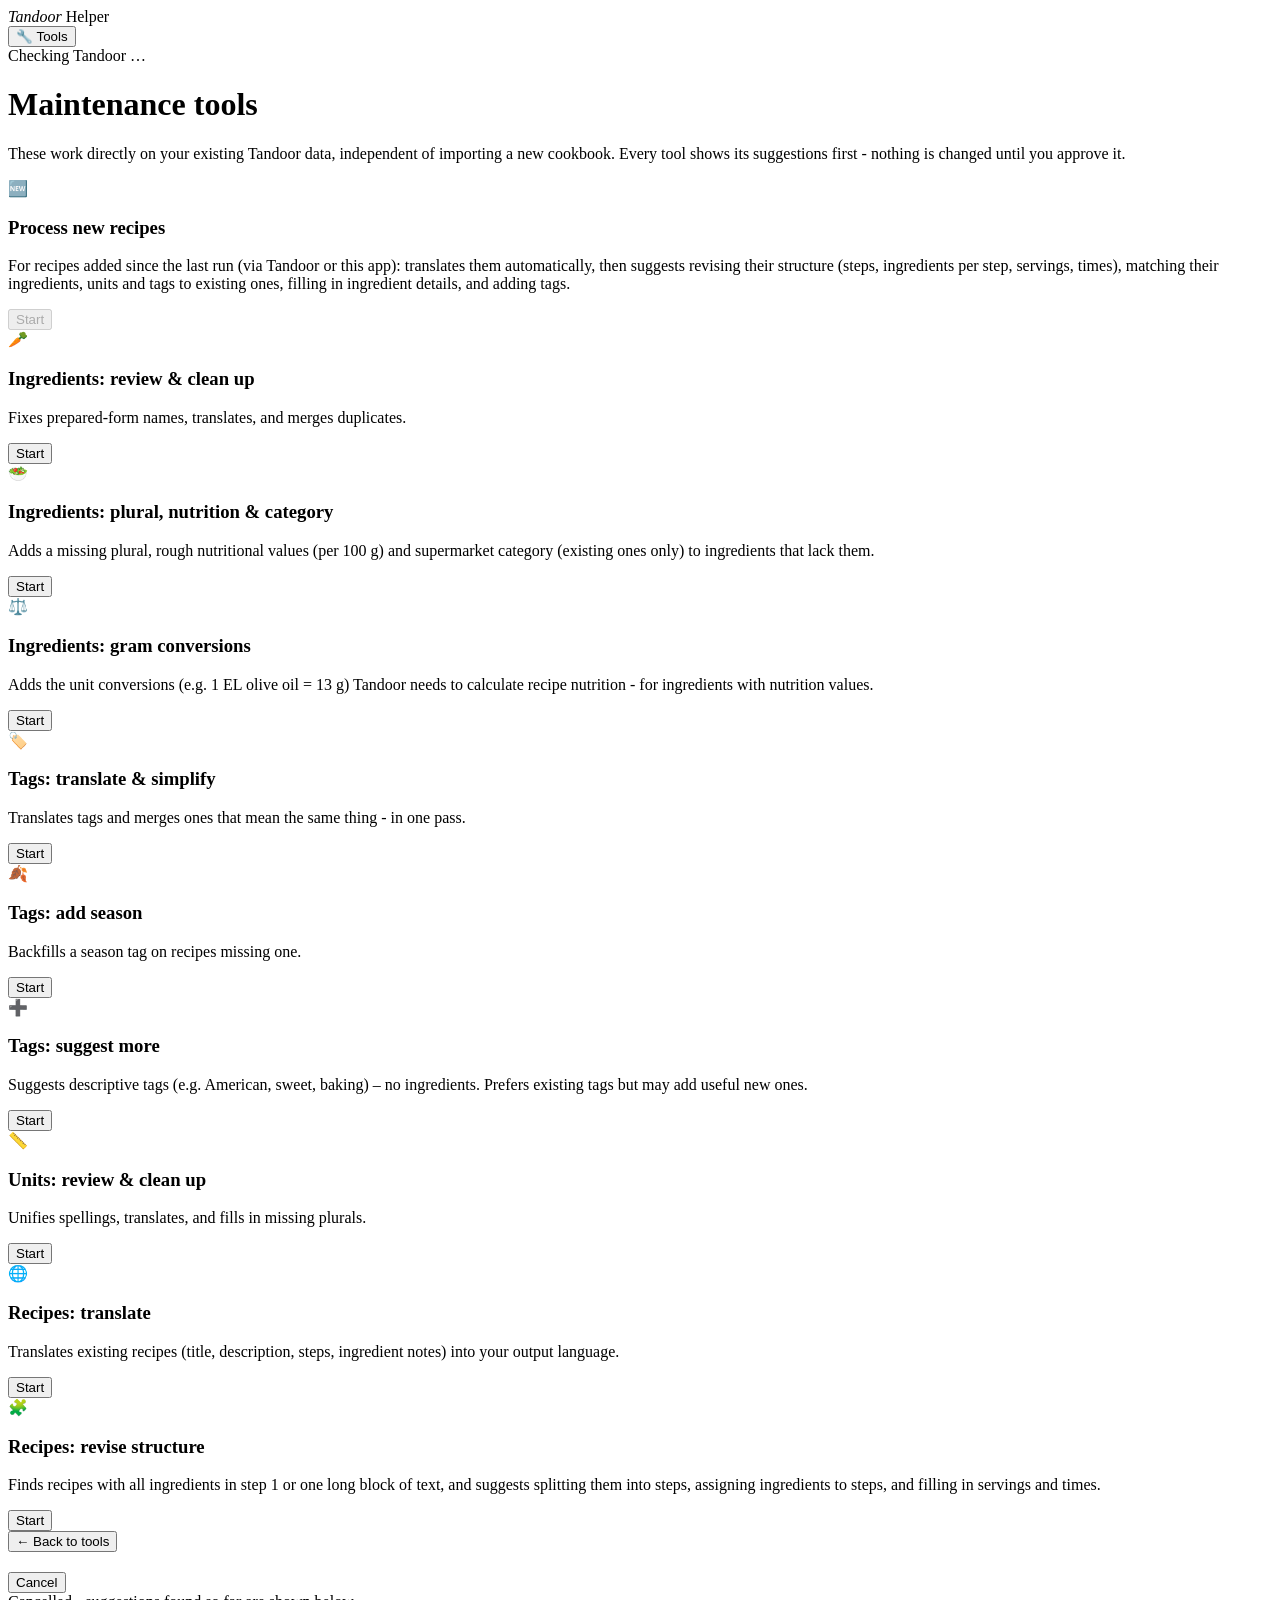
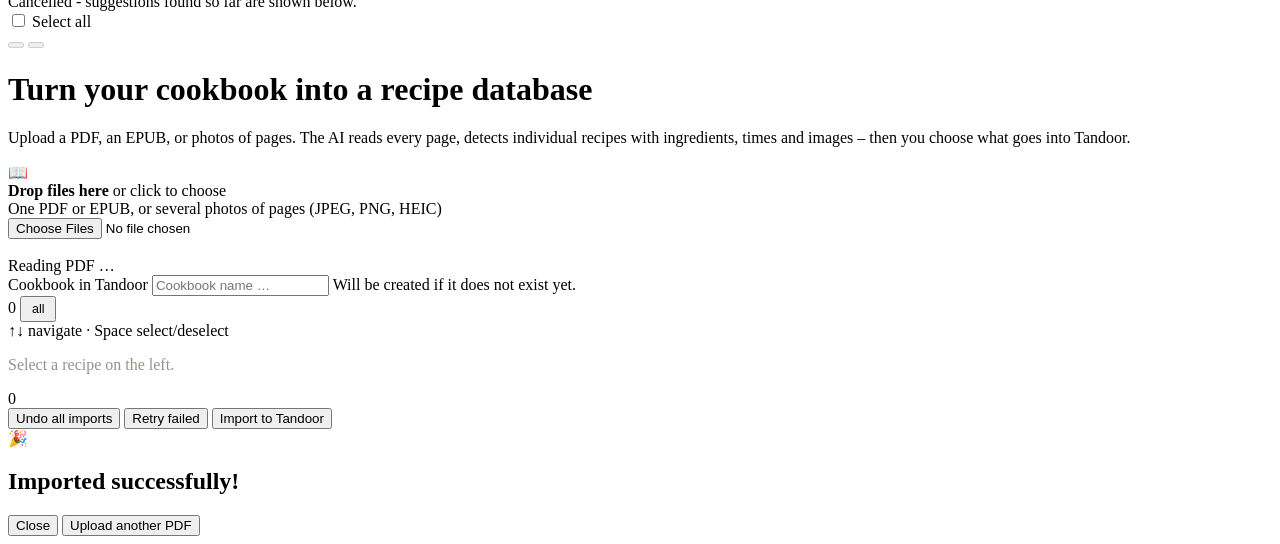
==== backend/app/static/index.html @ 4e40a23e "Tag suggestions: descriptive tags only, new tags allowed 'Tags: suggest more' (and the new-recipes w" ====
<!DOCTYPE html>
<html lang="en">
<head>
  <meta charset="UTF-8" />
  <meta name="viewport" content="width=device-width, initial-scale=1" />
  <title data-i18n="pageTitle">Tandoor Helper</title>
  <link rel="stylesheet" href="/style.css" />
</head>
<body>
  <div class="app">
    <div class="topbar">
      <div class="brand" id="brand-link" role="button" tabindex="0"><em>Tandoor</em> Helper</div>
      <div id="topbar-badges">
        <div id="usage-badge" class="usage-badge hidden"></div>
        <button id="tools-nav-btn" class="tandoor-badge tools-nav-btn" type="button" data-i18n="toolsNavBtn">🔧 Tools</button>
        <div id="tandoor-badge" class="tandoor-badge" data-i18n="tandoorChecking">Checking Tandoor …</div>
      </div>
    </div>
    <div id="tandoor-error-banner" class="tandoor-error-banner hidden"></div>

    <!-- Tools -->
    <div id="tools-screen" class="tools-screen hidden">
      <div id="tools-cards-view">
        <h1 data-i18n="toolsHeadline">Maintenance tools</h1>
        <p class="lede" data-i18n="toolsLede">
          These work directly on your existing Tandoor data, independent of
          importing a new cookbook. Every tool shows its suggestions first -
          nothing is changed until you approve it.
        </p>
        <div class="tool-card tool-card-featured">
          <div class="tool-card-icon">🆕</div>
          <h3 data-i18n="toolNewRecipesTitle">Process new recipes</h3>
          <p data-i18n="toolNewRecipesDesc">For recipes added since the last run (via Tandoor or this app): translates them automatically, then suggests revising their structure (steps, ingredients per step, servings, times), matching their ingredients, units and tags to existing ones, filling in ingredient details, and adding tags.</p>
          <p id="new-recipes-status" class="new-recipes-status"></p>
          <p id="new-recipes-auto" class="new-recipes-auto hidden"></p>
          <div id="new-recipes-open-jobs" class="new-recipes-open-jobs"></div>
          <button id="new-recipes-start-btn" class="btn tool-start-btn" data-tool="new_recipes" data-endpoint="/api/tools/new-recipes/process" data-i18n="toolStartBtn" disabled>Start</button>
        </div>
        <div class="tools-grid">
          <div class="tool-card">
            <div class="tool-card-icon">🥕</div>
            <h3 data-i18n="toolIngredientsReviewTitle">Ingredients: review &amp; clean up</h3>
            <p data-i18n="toolIngredientsReviewDesc">Fixes prepared-form names, translates, and merges duplicates.</p>
            <button class="btn tool-start-btn" data-tool="ingredients_review" data-endpoint="/api/tools/ingredients/review" data-i18n="toolStartBtn">Start</button>
          </div>
          <div class="tool-card">
            <div class="tool-card-icon">🥗</div>
            <h3 data-i18n="toolIngredientsEnrichTitle">Ingredients: plural, nutrition &amp; category</h3>
            <p data-i18n="toolIngredientsEnrichDesc">Adds a missing plural, rough nutritional values (per 100 g) and supermarket category (existing ones only) to ingredients that lack them.</p>
            <button class="btn tool-start-btn" data-tool="ingredients_enrich" data-endpoint="/api/tools/ingredients/enrich" data-i18n="toolStartBtn">Start</button>
          </div>
          <div class="tool-card">
            <div class="tool-card-icon">⚖️</div>
            <h3 data-i18n="toolConversionsTitle">Ingredients: gram conversions</h3>
            <p data-i18n="toolConversionsDesc">Adds the unit conversions (e.g. 1 EL olive oil = 13 g) Tandoor needs to calculate recipe nutrition - for ingredients with nutrition values.</p>
            <button class="btn tool-start-btn" data-tool="conversions" data-endpoint="/api/tools/conversions" data-i18n="toolStartBtn">Start</button>
          </div>
          <div class="tool-card">
            <div class="tool-card-icon">🏷️</div>
            <h3 data-i18n="toolTagsCleanupTitle">Tags: translate &amp; simplify</h3>
            <p data-i18n="toolTagsCleanupDesc">Translates tags and merges ones that mean the same thing - in one pass.</p>
            <button class="btn tool-start-btn" data-tool="tags_cleanup" data-endpoint="/api/tools/tags/cleanup" data-i18n="toolStartBtn">Start</button>
          </div>
          <div class="tool-card">
            <div class="tool-card-icon">🍂</div>
            <h3 data-i18n="toolTagsSeasonTitle">Tags: add season</h3>
            <p data-i18n="toolTagsSeasonDesc">Backfills a season tag on recipes missing one.</p>
            <button class="btn tool-start-btn" data-tool="tags_season" data-endpoint="/api/tools/tags/season" data-i18n="toolStartBtn">Start</button>
          </div>
          <div class="tool-card">
            <div class="tool-card-icon">➕</div>
            <h3 data-i18n="toolTagsSuggestMoreTitle">Tags: suggest more</h3>
            <p data-i18n="toolTagsSuggestMoreDesc">Suggests descriptive tags (e.g. American, sweet, baking) – no ingredients. Prefers existing tags but may add useful new ones.</p>
            <button class="btn tool-start-btn" data-tool="tags_suggest_more" data-endpoint="/api/tools/tags/suggest-more" data-i18n="toolStartBtn">Start</button>
          </div>
          <div class="tool-card">
            <div class="tool-card-icon">📏</div>
            <h3 data-i18n="toolUnitsTitle">Units: review &amp; clean up</h3>
            <p data-i18n="toolUnitsDesc">Unifies spellings, translates, and fills in missing plurals.</p>
            <button class="btn tool-start-btn" data-tool="units_review" data-endpoint="/api/tools/units/review" data-i18n="toolStartBtn">Start</button>
          </div>
          <div class="tool-card">
            <div class="tool-card-icon">🌐</div>
            <h3 data-i18n="toolRecipesTranslateTitle">Recipes: translate</h3>
            <p data-i18n="toolRecipesTranslateDesc">Translates existing recipes (title, description, steps, ingredient notes) into your output language.</p>
            <button class="btn tool-start-btn" data-tool="recipes_translate" data-endpoint="/api/tools/recipes/translate" data-i18n="toolStartBtn">Start</button>
          </div>
          <div class="tool-card">
            <div class="tool-card-icon">🧩</div>
            <h3 data-i18n="toolRecipesRestructureTitle">Recipes: revise structure</h3>
            <p data-i18n="toolRecipesRestructureDesc">Finds recipes with all ingredients in step 1 or one long block of text, and suggests splitting them into steps, assigning ingredients to steps, and filling in servings and times.</p>
            <button class="btn tool-start-btn" data-tool="recipes_restructure" data-endpoint="/api/tools/recipes/restructure" data-i18n="toolStartBtn">Start</button>
          </div>
        </div>
      </div>

      <div id="tools-run-view" class="tools-run-view hidden">
        <button id="tools-back-btn" class="btn secondary" data-i18n="toolsBackBtn">← Back to tools</button>
        <h2 id="tools-run-title"></h2>
        <div id="tools-run-progress" class="tools-run-progress hidden">
          <div class="spinner"></div>
          <div id="tools-run-progress-label" class="status-text"></div>
          <button id="tools-cancel-btn" class="btn secondary tools-cancel-btn" type="button" data-i18n="toolCancelBtn">Cancel</button>
        </div>
        <div id="tools-run-usage" class="tools-run-usage hidden"></div>
        <div id="tools-cancelled-note" class="tools-cancelled-note hidden" data-i18n="toolCancelledNote">Cancelled - suggestions found so far are shown below.</div>
        <div id="tools-run-error" class="error-banner hidden"></div>
        <div id="tools-bulk-bar" class="tools-bulk-bar hidden">
          <label class="tools-select-all"><input type="checkbox" id="tools-select-all"> <span data-i18n="toolSelectAll">Select all</span></label>
          <span id="tools-bulk-status" class="tools-bulk-status"></span>
          <div class="tools-bulk-actions">
            <button id="tools-skip-selected-btn" class="btn secondary" type="button" disabled></button>
            <button id="tools-apply-selected-btn" class="btn" type="button" disabled></button>
          </div>
        </div>
        <div id="tools-suggestions-list" class="tools-suggestions-list"></div>
      </div>
    </div>

    <!-- Upload -->
    <div id="upload-screen" class="upload-screen">
      <h1 data-i18n="uploadHeadline">Turn your cookbook into a recipe database</h1>
      <p class="lede" data-i18n="uploadLede">
        Upload a PDF, an EPUB, or photos of pages. The AI reads every page,
        detects individual recipes with ingredients, times and images – then
        you choose what goes into Tandoor.
      </p>
      <label id="dropzone" class="dropzone">
        <span class="icon">📖</span>
        <div><strong data-i18n="dropzoneTitle">Drop files here</strong> <span data-i18n="dropzoneSubtitle">or click to choose</span></div>
        <div class="dropzone-hint" data-i18n="dropzoneHint">One PDF or EPUB, or several photos of pages (JPEG, PNG, HEIC)</div>
        <input id="file-input" type="file" accept=".pdf,.epub,.jpg,.jpeg,.png,.heic,.heif" multiple />
      </label>
      <div id="upload-error" class="error-banner hidden" style="margin-top:18px;"></div>
    </div>

    <!-- Processing -->
    <div id="processing-screen" class="processing-screen hidden">
      <div class="spinner"></div>
      <div class="status-text" id="processing-text" data-i18n="processingDefault">Reading PDF …</div>
      <div class="progress-track hidden" id="progress-track">
        <div class="progress-fill" id="progress-fill"></div>
      </div>
    </div>

    <!-- Review -->
    <div id="review-screen" class="review-screen hidden">
      <div class="cookbook-bar">
        <label for="cookbook-name-input" data-i18n="cookbookLabel">Cookbook in Tandoor</label>
        <input id="cookbook-name-input" type="text" data-i18n-placeholder="cookbookPlaceholder" placeholder="Cookbook name …" />
        <span class="cookbook-hint" data-i18n="cookbookHint">Will be created if it does not exist yet.</span>
      </div>
      <div class="recipe-list">
        <div class="recipe-list-header">
          <span id="recipe-count-label">0</span>
          <button id="toggle-all-btn" class="btn secondary" style="padding:4px 10px;font-size:0.78rem;" data-i18n="toggleAll">all</button>
        </div>
        <div class="recipe-list-kbd-hint" data-i18n="keyboardHint">↑↓ navigate · Space select/deselect</div>
        <div id="recipe-list-items"></div>
      </div>
      <div class="recipe-detail" id="recipe-detail">
        <p style="color:#8f9689;" data-i18n="selectRecipeHint">Select a recipe on the left.</p>
      </div>
      <div id="action-bar" class="action-bar hidden">
        <span class="count" id="selection-count">0</span>
        <div class="action-bar-buttons">
          <button id="undo-all-btn" class="btn secondary hidden" data-i18n="undoAllBtn">Undo all imports</button>
          <button id="retry-failed-btn" class="btn secondary hidden" data-i18n="retryFailedBtn">Retry failed</button>
          <button id="import-btn" class="btn" data-i18n="importBtn">Import to Tandoor</button>
        </div>
      </div>
    </div>
  </div>

  <!-- Import result popup -->
  <div id="success-modal" class="modal-overlay hidden">
    <div class="modal-box">
      <div class="modal-icon" id="modal-icon">🎉</div>
      <h2 id="modal-title">Imported successfully!</h2>
      <p id="modal-body" class="modal-body"></p>
      <div class="modal-actions">
        <button id="modal-close-btn" class="btn secondary" data-i18n="modalClose">Close</button>
        <button id="modal-new-upload-btn" class="btn" data-i18n="modalNewUpload">Upload another PDF</button>
      </div>
    </div>
  </div>

  <script src="/i18n.js"></script>
  <script src="/app.js"></script>
</body>
</html>
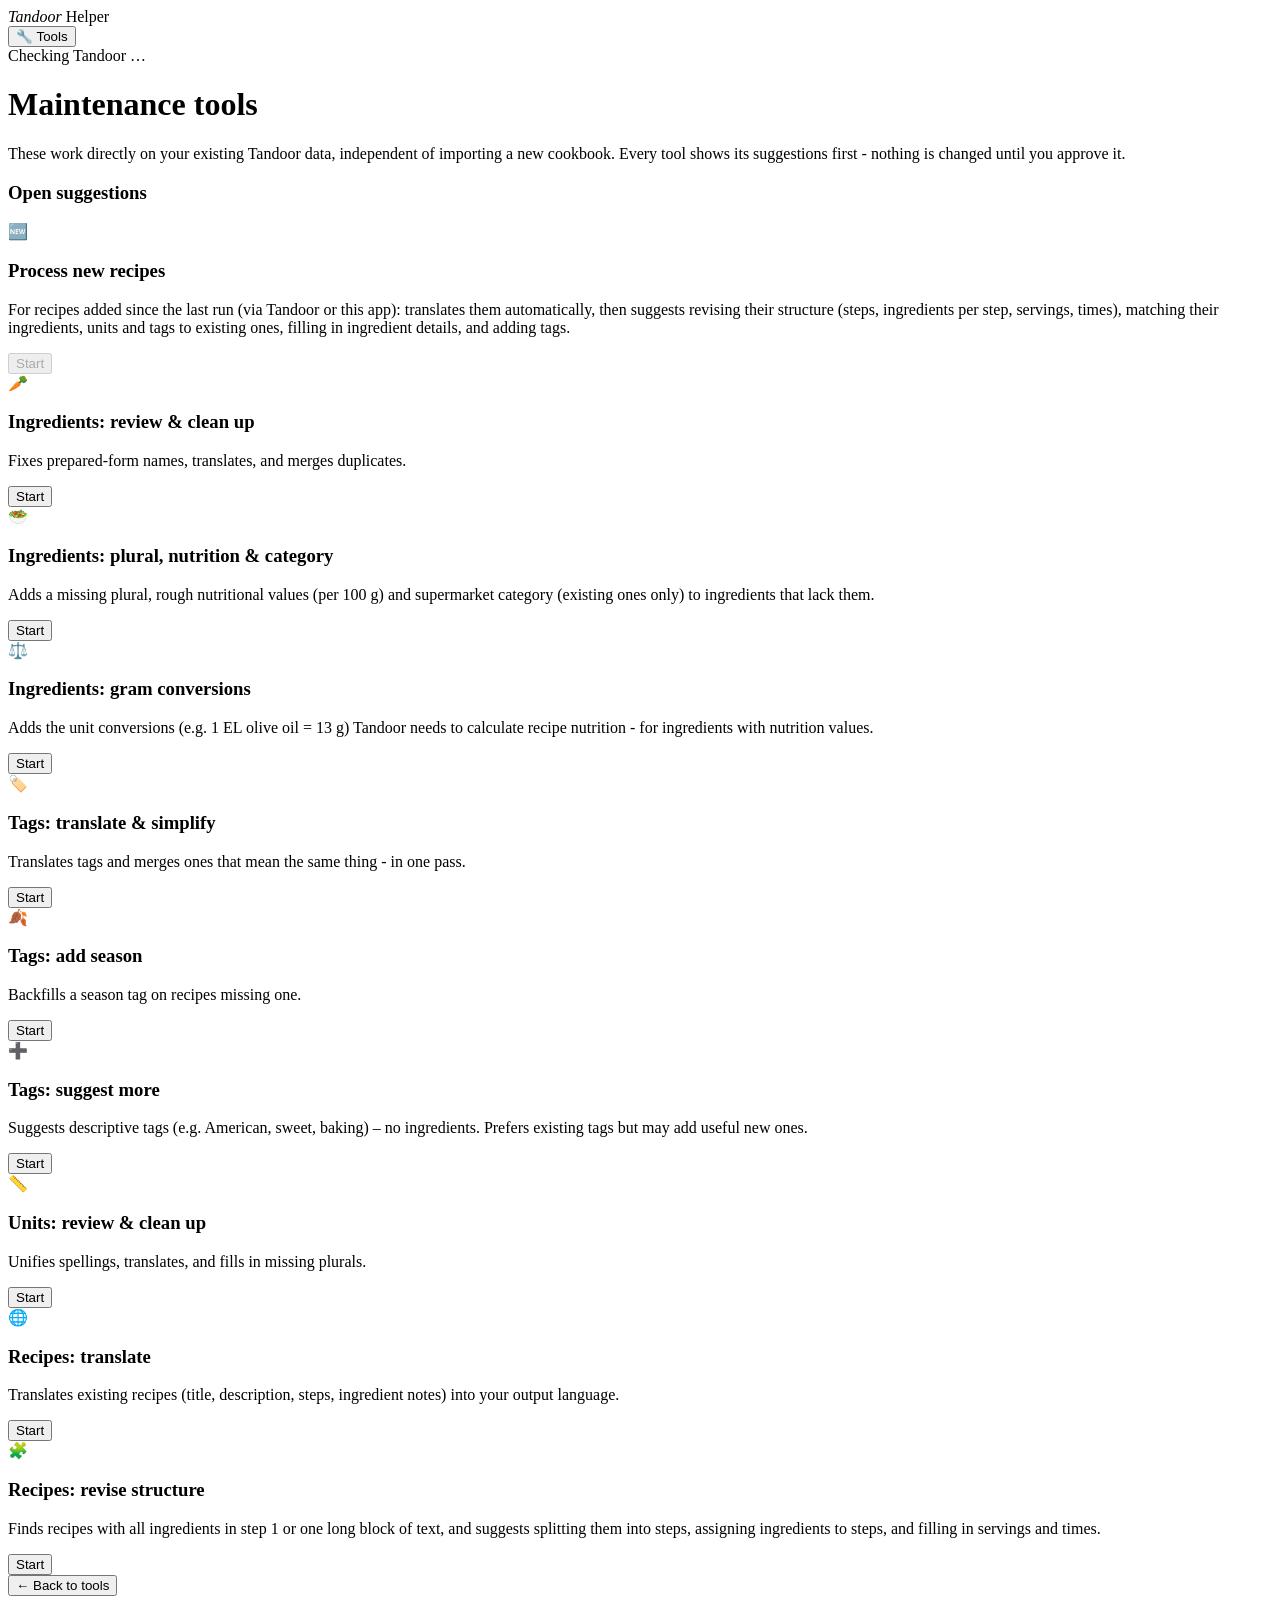
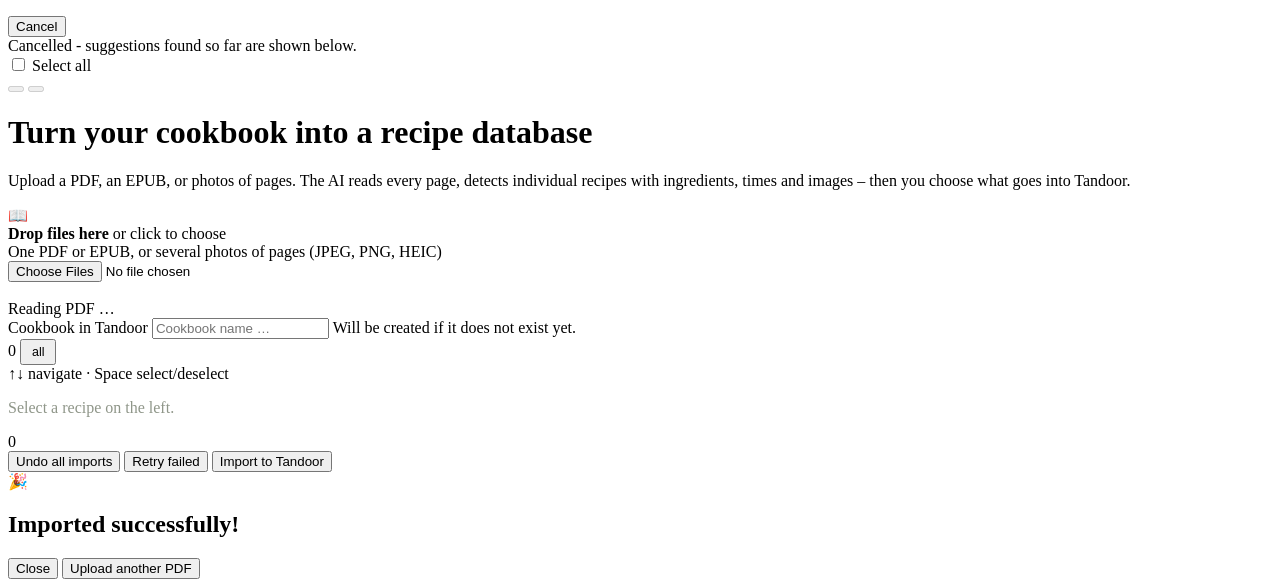
==== commit cfabf91f: "Persist tool runs and their suggestions across restarts Tool runs were in memory only - a container " ====
--- a/backend/app/static/index.html
+++ b/backend/app/static/index.html
@@ -27,6 +27,10 @@
           importing a new cookbook. Every tool shows its suggestions first -
           nothing is changed until you approve it.
         </p>
+        <div id="tools-open-runs" class="tools-open-runs hidden">
+          <h3 data-i18n="toolOpenRunsTitle">Open suggestions</h3>
+          <div id="tools-open-runs-list" class="new-recipes-open-jobs"></div>
+        </div>
         <div class="tool-card tool-card-featured">
           <div class="tool-card-icon">🆕</div>
           <h3 data-i18n="toolNewRecipesTitle">Process new recipes</h3>
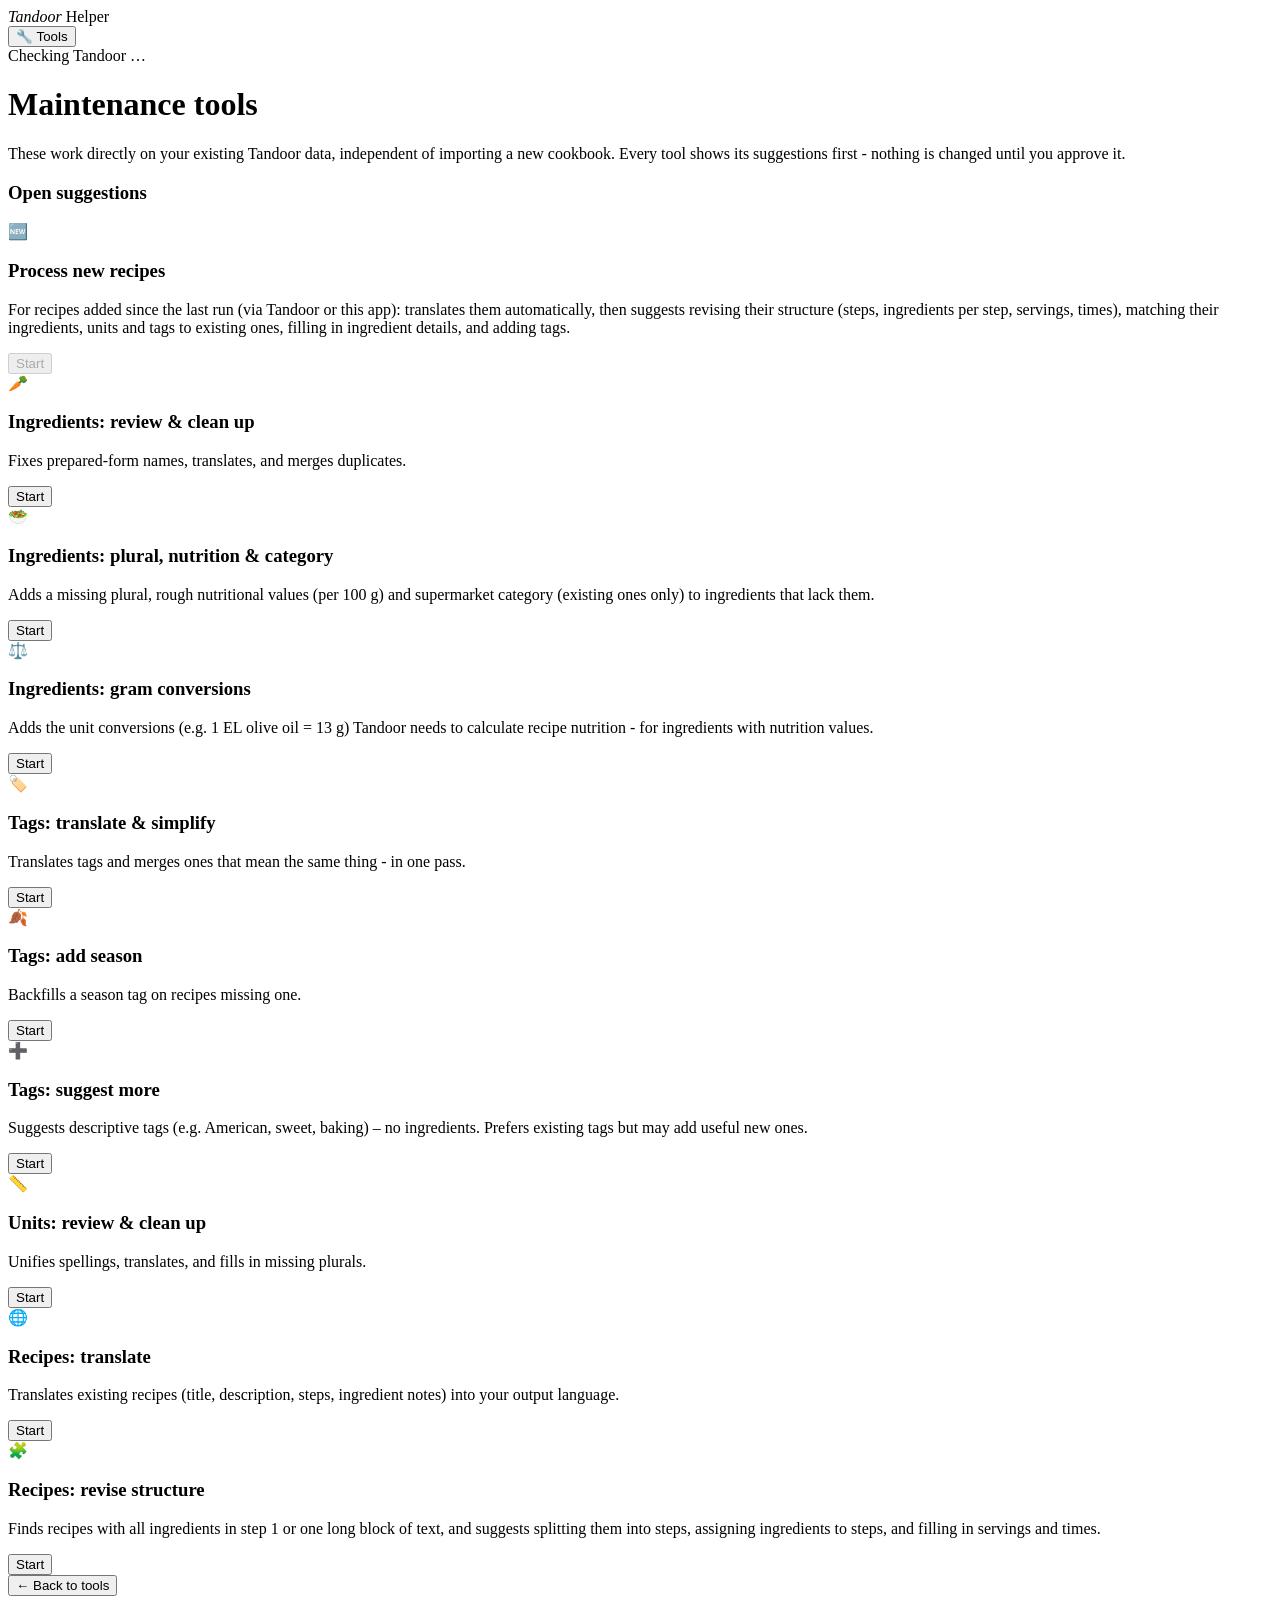
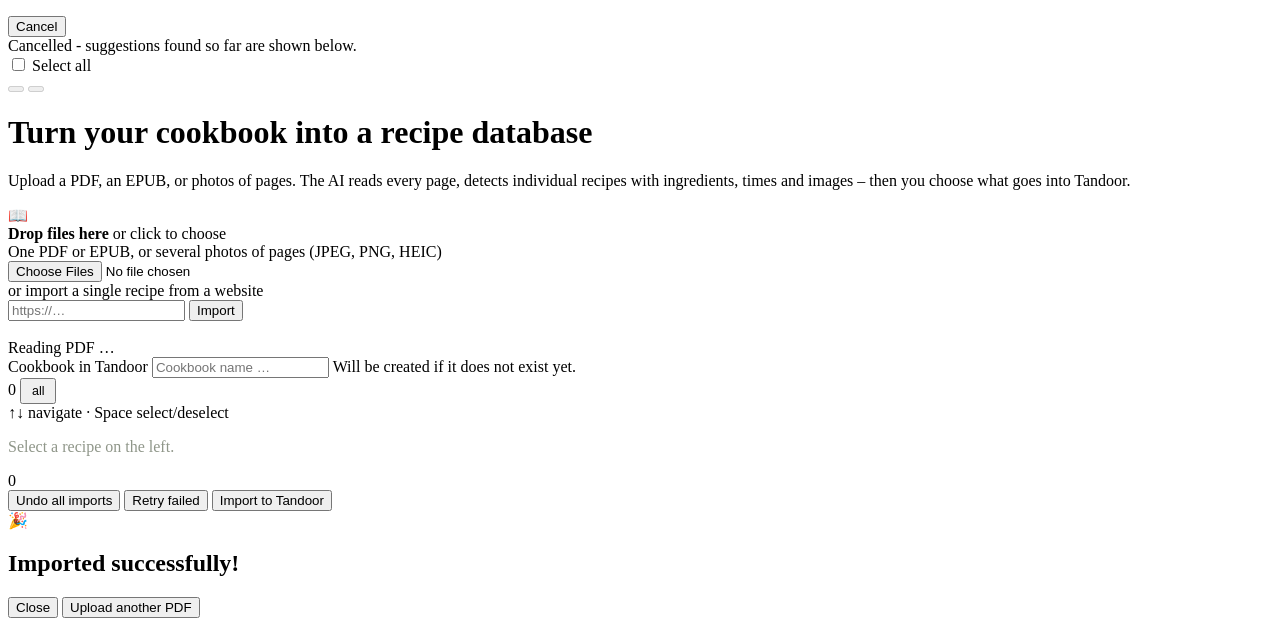
==== commit 3134e817: "Import a single recipe from a web page New URL field on the start page (POST /api/import-url). The p" ====
--- a/backend/app/static/index.html
+++ b/backend/app/static/index.html
@@ -135,6 +135,13 @@
         <div class="dropzone-hint" data-i18n="dropzoneHint">One PDF or EPUB, or several photos of pages (JPEG, PNG, HEIC)</div>
         <input id="file-input" type="file" accept=".pdf,.epub,.jpg,.jpeg,.png,.heic,.heif" multiple />
       </label>
+      <form id="url-form" class="url-form">
+        <span class="url-form-or" data-i18n="urlImportOr">or import a single recipe from a website</span>
+        <div class="url-form-row">
+          <input id="url-input" type="url" inputmode="url" placeholder="https://…" required />
+          <button class="btn" type="submit" data-i18n="urlImportBtn">Import</button>
+        </div>
+      </form>
       <div id="upload-error" class="error-banner hidden" style="margin-top:18px;"></div>
     </div>
 
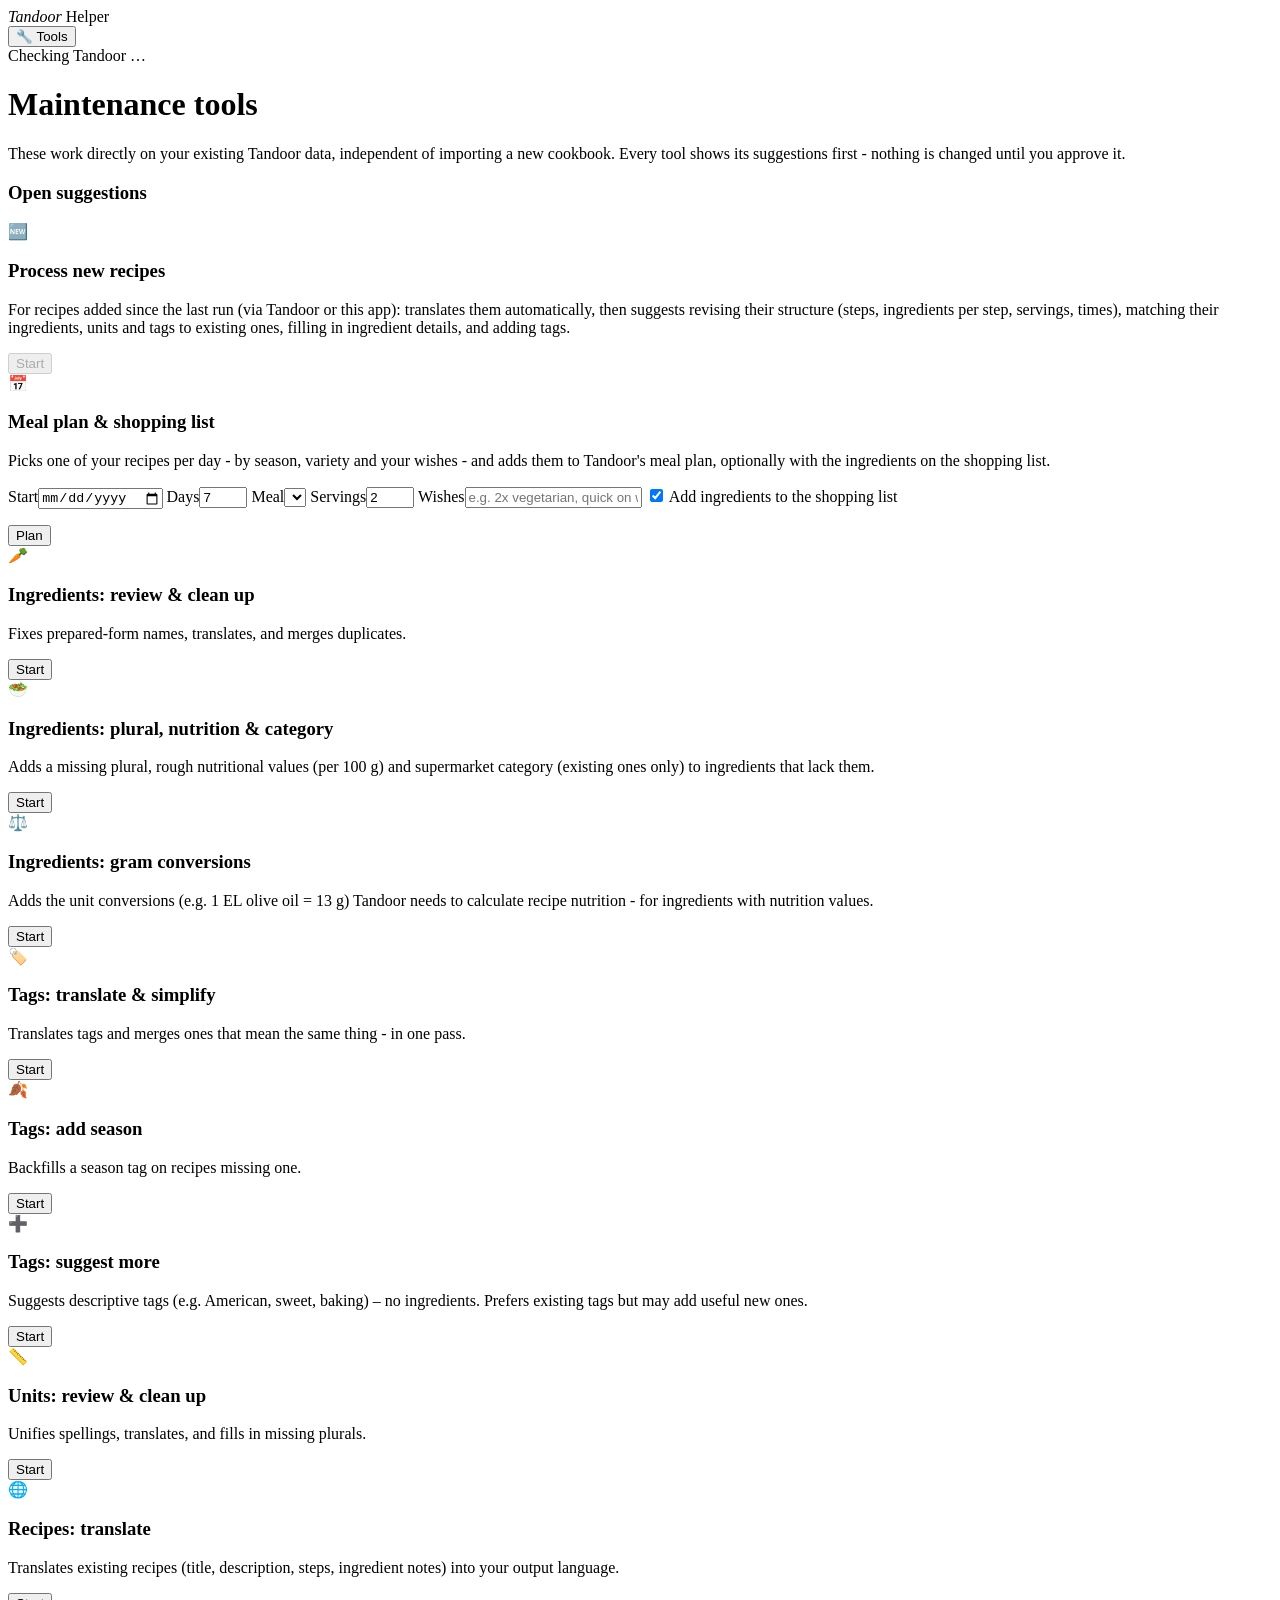
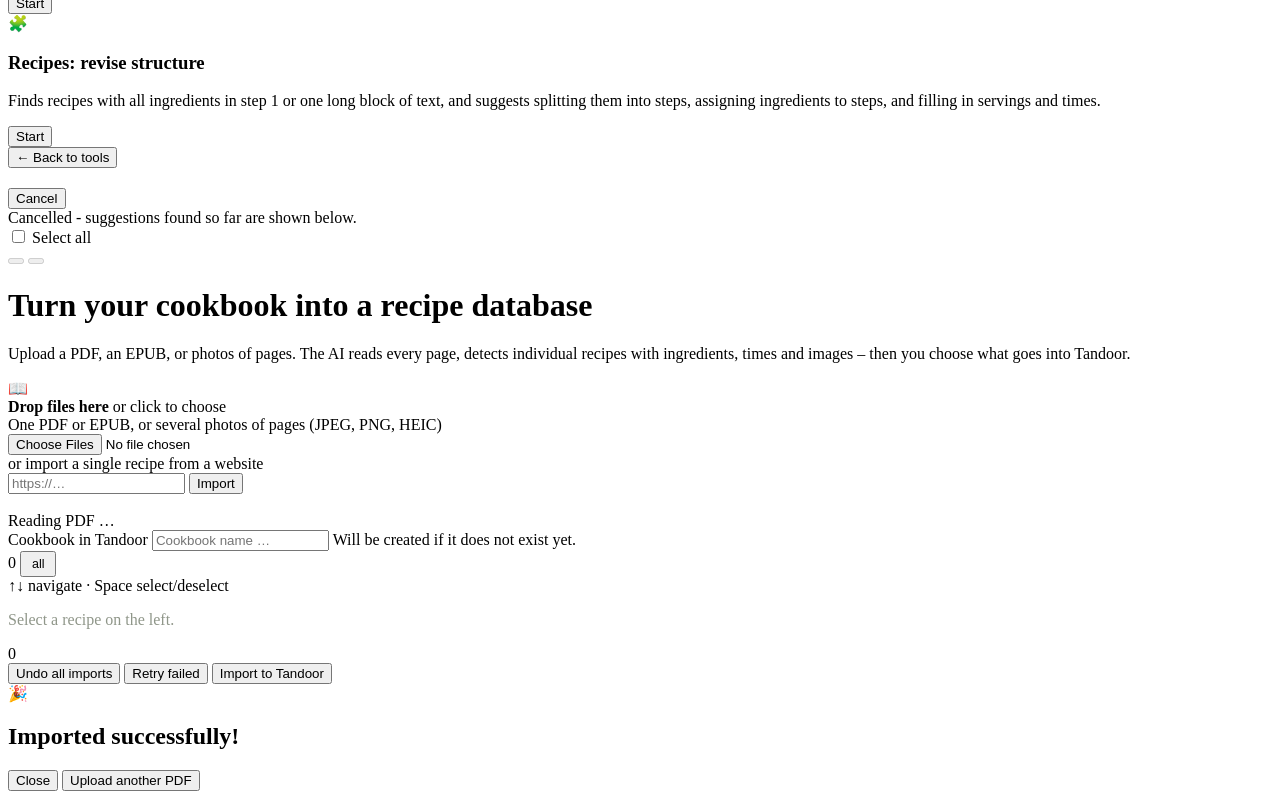
==== commit eeccafb6: "Add meal plan & shopping list tool New 'Meal plan & shopping list' card with a small form: start dat" ====
--- a/backend/app/static/index.html
+++ b/backend/app/static/index.html
@@ -39,6 +39,21 @@
           <p id="new-recipes-auto" class="new-recipes-auto hidden"></p>
           <div id="new-recipes-open-jobs" class="new-recipes-open-jobs"></div>
           <button id="new-recipes-start-btn" class="btn tool-start-btn" data-tool="new_recipes" data-endpoint="/api/tools/new-recipes/process" data-i18n="toolStartBtn" disabled>Start</button>
+        </div>
+        <div class="tool-card tool-card-featured">
+          <div class="tool-card-icon">📅</div>
+          <h3 data-i18n="toolMealPlanTitle">Meal plan &amp; shopping list</h3>
+          <p data-i18n="toolMealPlanDesc">Picks one of your recipes per day - by season, variety and your wishes - and adds them to Tandoor's meal plan, optionally with the ingredients on the shopping list.</p>
+          <form id="meal-plan-form" class="meal-plan-form">
+            <label><span data-i18n="mealPlanStart">Start</span><input id="mp-start" type="date" required /></label>
+            <label><span data-i18n="mealPlanDays">Days</span><input id="mp-days" type="number" min="1" max="14" value="7" required /></label>
+            <label><span data-i18n="mealPlanMeal">Meal</span><select id="mp-meal" required></select></label>
+            <label><span data-i18n="mealPlanServings">Servings</span><input id="mp-servings" type="number" min="1" max="20" value="2" required /></label>
+            <label class="mp-wide"><span data-i18n="mealPlanWishes">Wishes</span><input id="mp-wishes" type="text" data-i18n-placeholder="mealPlanWishesPlaceholder" placeholder="e.g. 2x vegetarian, quick on weekdays" /></label>
+            <label class="mp-wide mp-check"><input id="mp-shopping" type="checkbox" checked /> <span data-i18n="mealPlanShopping">Add ingredients to the shopping list</span></label>
+            <p id="mp-hint" class="new-recipes-auto hidden mp-wide"></p>
+            <button id="mp-start-btn" class="btn" type="submit" data-i18n="mealPlanStartBtn">Plan</button>
+          </form>
         </div>
         <div class="tools-grid">
           <div class="tool-card">
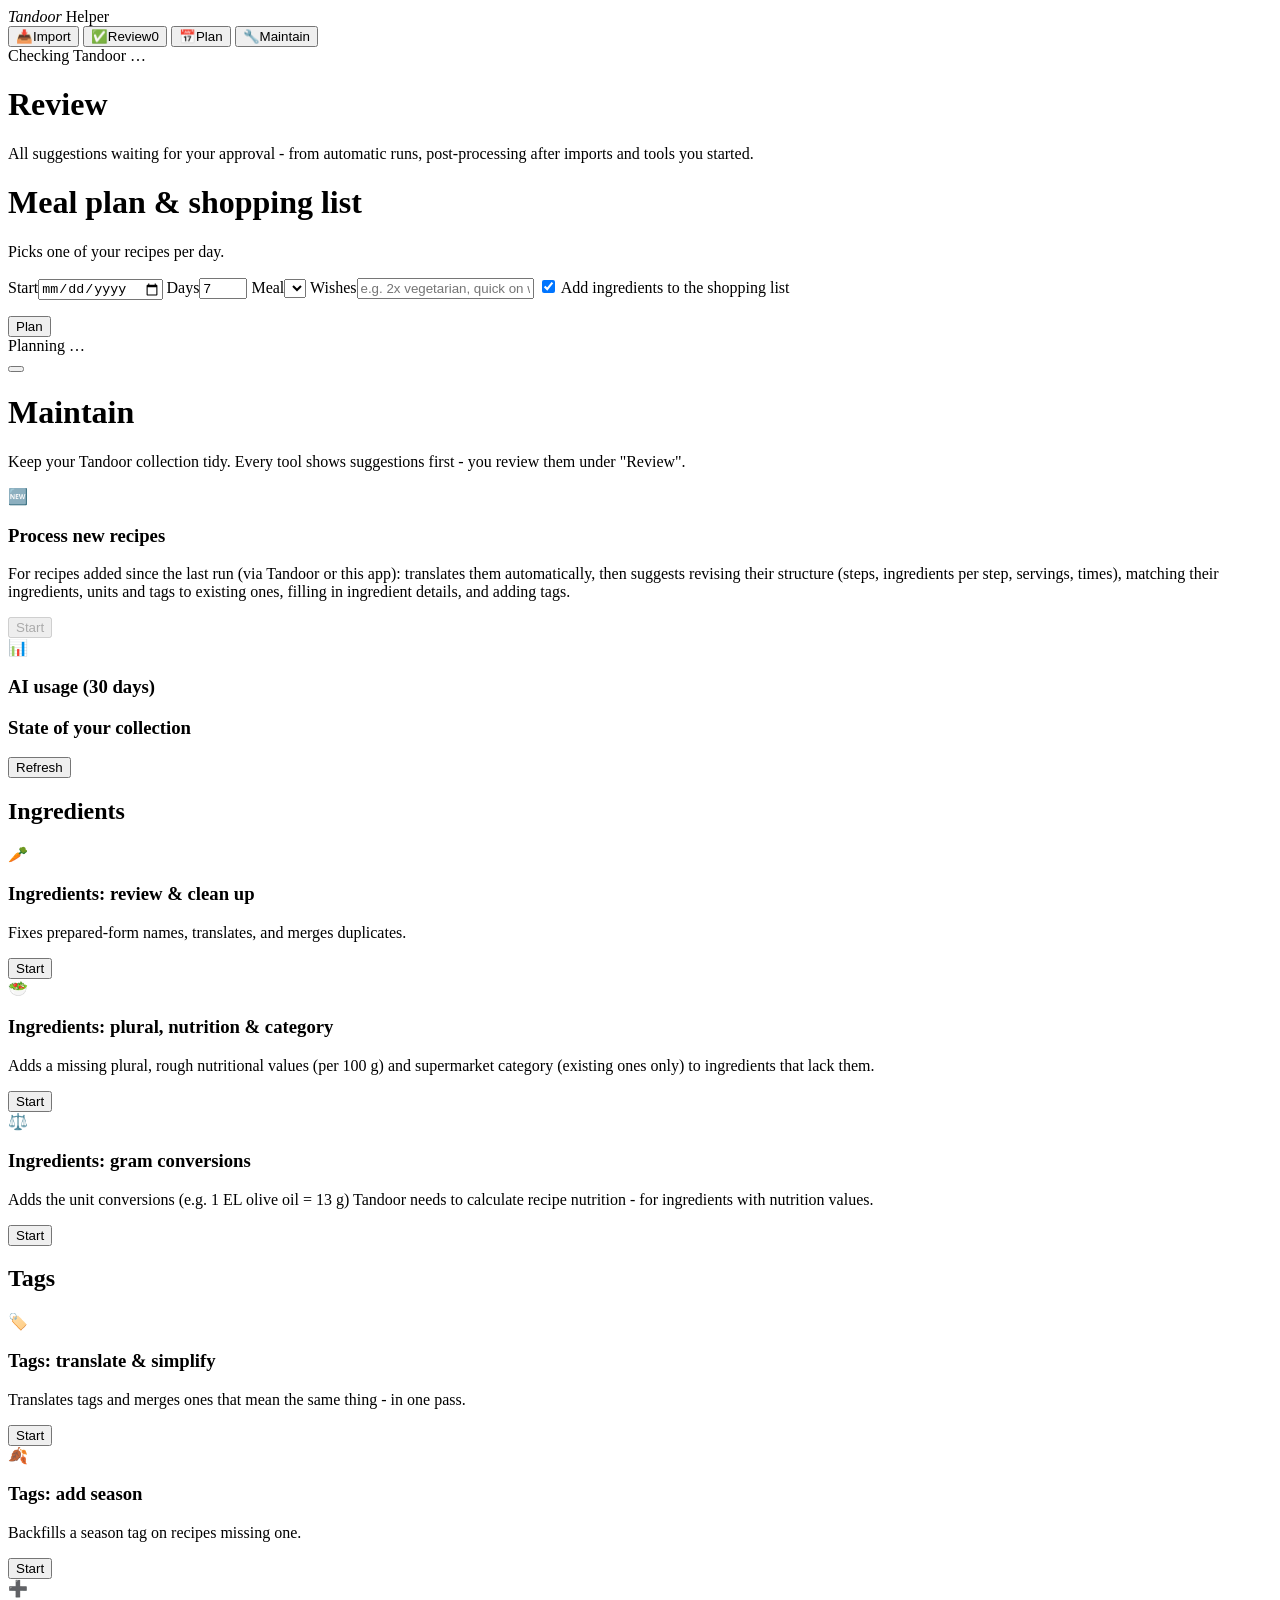
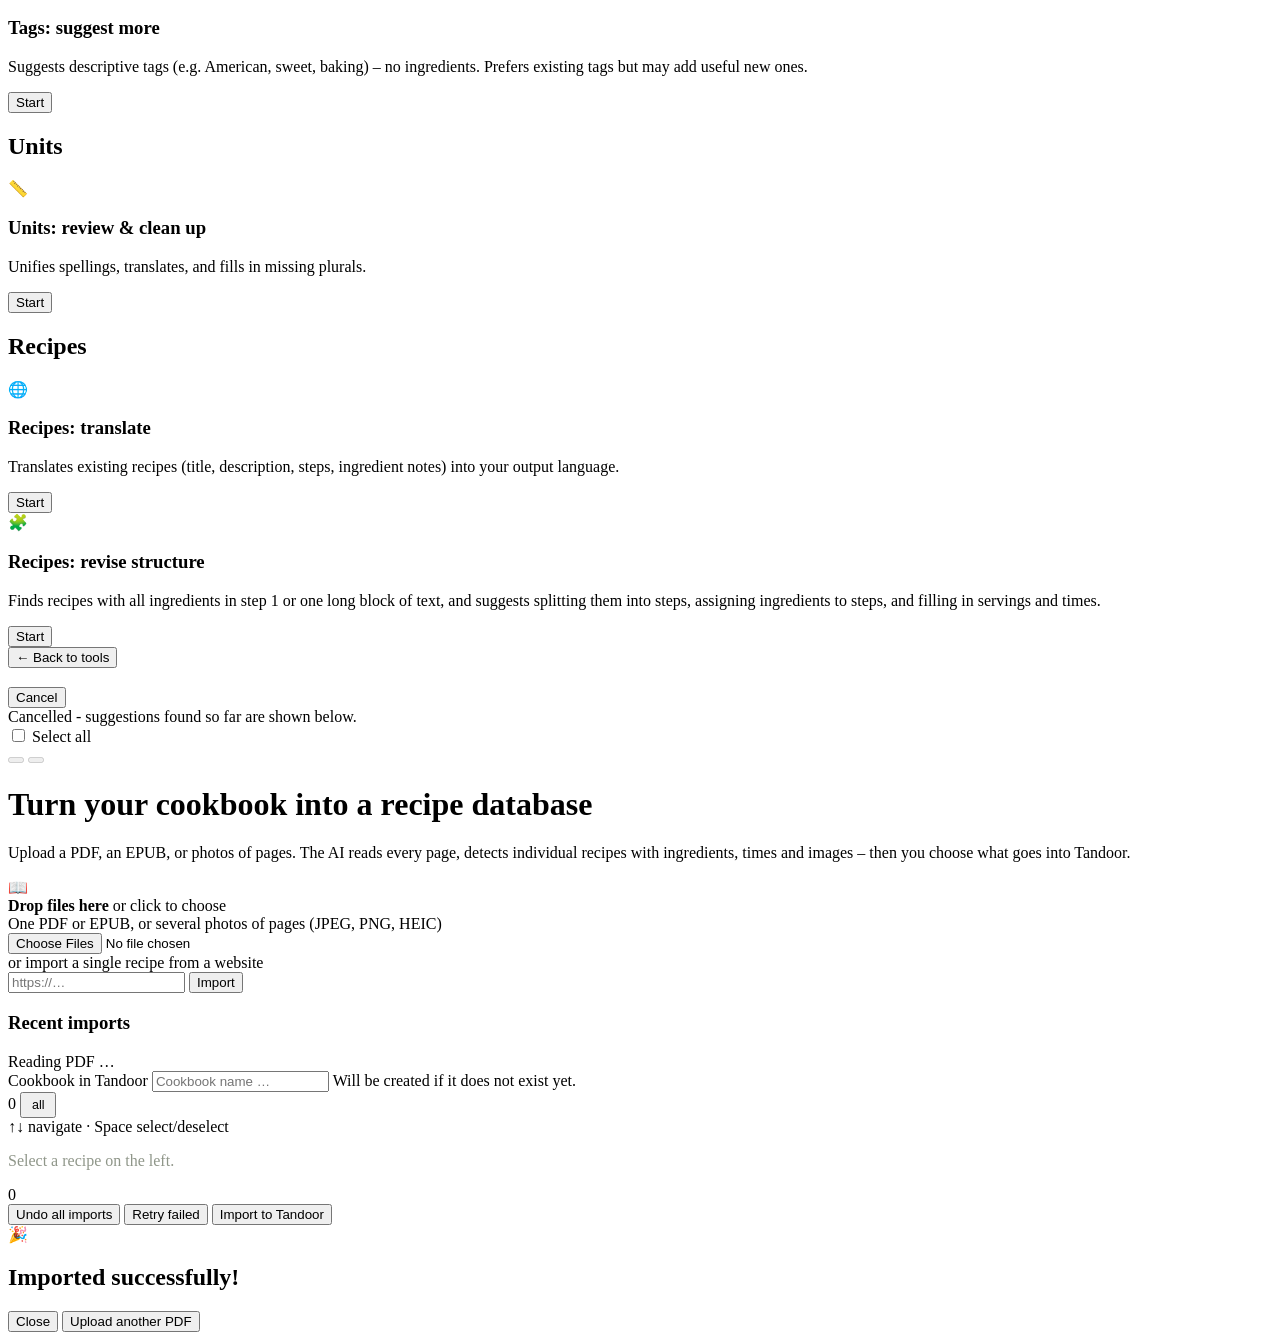
==== commit 59956166: "Restructure the UI into Import / Review / Plan / Maintain The single 'Tools' page had grown into a w" ====
--- a/backend/app/static/index.html
+++ b/backend/app/static/index.html
@@ -10,107 +10,158 @@
   <div class="app">
     <div class="topbar">
       <div class="brand" id="brand-link" role="button" tabindex="0"><em>Tandoor</em> Helper</div>
+      <nav class="main-nav" id="main-nav">
+        <button type="button" class="nav-btn active" data-area="import"><span class="nav-icon">📥</span><span data-i18n="navImport">Import</span></button>
+        <button type="button" class="nav-btn" data-area="inbox"><span class="nav-icon">✅</span><span data-i18n="navInbox">Review</span><span id="inbox-badge" class="nav-badge hidden">0</span></button>
+        <button type="button" class="nav-btn" data-area="plan"><span class="nav-icon">📅</span><span data-i18n="navPlan">Plan</span></button>
+        <button type="button" class="nav-btn" data-area="maintain"><span class="nav-icon">🔧</span><span data-i18n="navMaintain">Maintain</span></button>
+      </nav>
       <div id="topbar-badges">
         <div id="usage-badge" class="usage-badge hidden"></div>
-        <button id="tools-nav-btn" class="tandoor-badge tools-nav-btn" type="button" data-i18n="toolsNavBtn">🔧 Tools</button>
         <div id="tandoor-badge" class="tandoor-badge" data-i18n="tandoorChecking">Checking Tandoor …</div>
       </div>
     </div>
     <div id="tandoor-error-banner" class="tandoor-error-banner hidden"></div>
 
-    <!-- Tools -->
-    <div id="tools-screen" class="tools-screen hidden">
+    <!-- Review inbox -->
+    <div id="area-inbox" class="area-screen hidden">
+      <h1 data-i18n="inboxHeadline">Review</h1>
+      <p class="lede" data-i18n="inboxLede">All suggestions waiting for your approval - from automatic runs, post-processing after imports and tools you started.</p>
+      <div id="inbox-running" class="inbox-running"></div>
+      <div id="inbox-groups"></div>
+    </div>
+
+    <!-- Meal plan -->
+    <div id="area-plan" class="area-screen hidden">
+      <h1 data-i18n="toolMealPlanTitle">Meal plan &amp; shopping list</h1>
+      <p class="lede" data-i18n="toolMealPlanDesc">Picks one of your recipes per day.</p>
+      <div class="tool-card plan-form-card">
+        <form id="meal-plan-form" class="meal-plan-form">
+          <label><span data-i18n="mealPlanStart">Start</span><input id="mp-start" type="date" required /></label>
+          <label><span data-i18n="mealPlanDays">Days</span><input id="mp-days" type="number" min="1" max="14" value="7" required /></label>
+          <label><span data-i18n="mealPlanMeal">Meal</span><select id="mp-meal" required></select></label>
+          <label class="mp-wide"><span data-i18n="mealPlanWishes">Wishes</span><input id="mp-wishes" type="text" data-i18n-placeholder="mealPlanWishesPlaceholder" placeholder="e.g. 2x vegetarian, quick on weekdays" /></label>
+          <label class="mp-wide mp-check"><input id="mp-shopping" type="checkbox" checked /> <span data-i18n="mealPlanShopping">Add ingredients to the shopping list</span></label>
+          <p id="mp-hint" class="new-recipes-auto hidden mp-wide"></p>
+          <button id="mp-start-btn" class="btn" type="submit" data-i18n="mealPlanStartBtn">Plan</button>
+        </form>
+      </div>
+      <div id="plan-progress" class="tools-run-progress hidden">
+        <div class="spinner"></div>
+        <div class="status-text" data-i18n="planRunning">Planning …</div>
+      </div>
+      <div id="plan-error" class="error-banner hidden"></div>
+      <div id="plan-week" class="plan-week"></div>
+      <div id="plan-actions" class="plan-actions hidden">
+        <span id="plan-status" class="tools-bulk-status"></span>
+        <button id="plan-apply-btn" class="btn" type="button"></button>
+      </div>
+    </div>
+
+    <!-- Maintain (tools) -->
+    <div id="tools-screen" class="tools-screen area-screen hidden">
       <div id="tools-cards-view">
-        <h1 data-i18n="toolsHeadline">Maintenance tools</h1>
-        <p class="lede" data-i18n="toolsLede">
-          These work directly on your existing Tandoor data, independent of
-          importing a new cookbook. Every tool shows its suggestions first -
-          nothing is changed until you approve it.
-        </p>
-        <div id="tools-open-runs" class="tools-open-runs hidden">
-          <h3 data-i18n="toolOpenRunsTitle">Open suggestions</h3>
-          <div id="tools-open-runs-list" class="new-recipes-open-jobs"></div>
-        </div>
-        <div class="tool-card tool-card-featured">
-          <div class="tool-card-icon">🆕</div>
-          <h3 data-i18n="toolNewRecipesTitle">Process new recipes</h3>
-          <p data-i18n="toolNewRecipesDesc">For recipes added since the last run (via Tandoor or this app): translates them automatically, then suggests revising their structure (steps, ingredients per step, servings, times), matching their ingredients, units and tags to existing ones, filling in ingredient details, and adding tags.</p>
-          <p id="new-recipes-status" class="new-recipes-status"></p>
-          <p id="new-recipes-auto" class="new-recipes-auto hidden"></p>
-          <div id="new-recipes-open-jobs" class="new-recipes-open-jobs"></div>
-          <button id="new-recipes-start-btn" class="btn tool-start-btn" data-tool="new_recipes" data-endpoint="/api/tools/new-recipes/process" data-i18n="toolStartBtn" disabled>Start</button>
-        </div>
-        <div class="tool-card tool-card-featured">
-          <div class="tool-card-icon">📅</div>
-          <h3 data-i18n="toolMealPlanTitle">Meal plan &amp; shopping list</h3>
-          <p data-i18n="toolMealPlanDesc">Picks one of your recipes per day - by season, variety and your wishes - and adds them to Tandoor's meal plan, optionally with the ingredients on the shopping list.</p>
-          <form id="meal-plan-form" class="meal-plan-form">
-            <label><span data-i18n="mealPlanStart">Start</span><input id="mp-start" type="date" required /></label>
-            <label><span data-i18n="mealPlanDays">Days</span><input id="mp-days" type="number" min="1" max="14" value="7" required /></label>
-            <label><span data-i18n="mealPlanMeal">Meal</span><select id="mp-meal" required></select></label>
-            <label><span data-i18n="mealPlanServings">Servings</span><input id="mp-servings" type="number" min="1" max="20" value="2" required /></label>
-            <label class="mp-wide"><span data-i18n="mealPlanWishes">Wishes</span><input id="mp-wishes" type="text" data-i18n-placeholder="mealPlanWishesPlaceholder" placeholder="e.g. 2x vegetarian, quick on weekdays" /></label>
-            <label class="mp-wide mp-check"><input id="mp-shopping" type="checkbox" checked /> <span data-i18n="mealPlanShopping">Add ingredients to the shopping list</span></label>
-            <p id="mp-hint" class="new-recipes-auto hidden mp-wide"></p>
-            <button id="mp-start-btn" class="btn" type="submit" data-i18n="mealPlanStartBtn">Plan</button>
-          </form>
-        </div>
-        <div class="tools-grid">
-          <div class="tool-card">
-            <div class="tool-card-icon">🥕</div>
-            <h3 data-i18n="toolIngredientsReviewTitle">Ingredients: review &amp; clean up</h3>
-            <p data-i18n="toolIngredientsReviewDesc">Fixes prepared-form names, translates, and merges duplicates.</p>
-            <button class="btn tool-start-btn" data-tool="ingredients_review" data-endpoint="/api/tools/ingredients/review" data-i18n="toolStartBtn">Start</button>
-          </div>
-          <div class="tool-card">
-            <div class="tool-card-icon">🥗</div>
-            <h3 data-i18n="toolIngredientsEnrichTitle">Ingredients: plural, nutrition &amp; category</h3>
-            <p data-i18n="toolIngredientsEnrichDesc">Adds a missing plural, rough nutritional values (per 100 g) and supermarket category (existing ones only) to ingredients that lack them.</p>
-            <button class="btn tool-start-btn" data-tool="ingredients_enrich" data-endpoint="/api/tools/ingredients/enrich" data-i18n="toolStartBtn">Start</button>
-          </div>
-          <div class="tool-card">
-            <div class="tool-card-icon">⚖️</div>
-            <h3 data-i18n="toolConversionsTitle">Ingredients: gram conversions</h3>
-            <p data-i18n="toolConversionsDesc">Adds the unit conversions (e.g. 1 EL olive oil = 13 g) Tandoor needs to calculate recipe nutrition - for ingredients with nutrition values.</p>
-            <button class="btn tool-start-btn" data-tool="conversions" data-endpoint="/api/tools/conversions" data-i18n="toolStartBtn">Start</button>
-          </div>
-          <div class="tool-card">
-            <div class="tool-card-icon">🏷️</div>
-            <h3 data-i18n="toolTagsCleanupTitle">Tags: translate &amp; simplify</h3>
-            <p data-i18n="toolTagsCleanupDesc">Translates tags and merges ones that mean the same thing - in one pass.</p>
-            <button class="btn tool-start-btn" data-tool="tags_cleanup" data-endpoint="/api/tools/tags/cleanup" data-i18n="toolStartBtn">Start</button>
-          </div>
-          <div class="tool-card">
-            <div class="tool-card-icon">🍂</div>
-            <h3 data-i18n="toolTagsSeasonTitle">Tags: add season</h3>
-            <p data-i18n="toolTagsSeasonDesc">Backfills a season tag on recipes missing one.</p>
-            <button class="btn tool-start-btn" data-tool="tags_season" data-endpoint="/api/tools/tags/season" data-i18n="toolStartBtn">Start</button>
-          </div>
-          <div class="tool-card">
-            <div class="tool-card-icon">➕</div>
-            <h3 data-i18n="toolTagsSuggestMoreTitle">Tags: suggest more</h3>
-            <p data-i18n="toolTagsSuggestMoreDesc">Suggests descriptive tags (e.g. American, sweet, baking) – no ingredients. Prefers existing tags but may add useful new ones.</p>
-            <button class="btn tool-start-btn" data-tool="tags_suggest_more" data-endpoint="/api/tools/tags/suggest-more" data-i18n="toolStartBtn">Start</button>
-          </div>
-          <div class="tool-card">
-            <div class="tool-card-icon">📏</div>
-            <h3 data-i18n="toolUnitsTitle">Units: review &amp; clean up</h3>
-            <p data-i18n="toolUnitsDesc">Unifies spellings, translates, and fills in missing plurals.</p>
-            <button class="btn tool-start-btn" data-tool="units_review" data-endpoint="/api/tools/units/review" data-i18n="toolStartBtn">Start</button>
-          </div>
-          <div class="tool-card">
-            <div class="tool-card-icon">🌐</div>
-            <h3 data-i18n="toolRecipesTranslateTitle">Recipes: translate</h3>
-            <p data-i18n="toolRecipesTranslateDesc">Translates existing recipes (title, description, steps, ingredient notes) into your output language.</p>
-            <button class="btn tool-start-btn" data-tool="recipes_translate" data-endpoint="/api/tools/recipes/translate" data-i18n="toolStartBtn">Start</button>
-          </div>
-          <div class="tool-card">
-            <div class="tool-card-icon">🧩</div>
-            <h3 data-i18n="toolRecipesRestructureTitle">Recipes: revise structure</h3>
-            <p data-i18n="toolRecipesRestructureDesc">Finds recipes with all ingredients in step 1 or one long block of text, and suggests splitting them into steps, assigning ingredients to steps, and filling in servings and times.</p>
-            <button class="btn tool-start-btn" data-tool="recipes_restructure" data-endpoint="/api/tools/recipes/restructure" data-i18n="toolStartBtn">Start</button>
-          </div>
-        </div>
+        <h1 data-i18n="maintainHeadline">Maintain</h1>
+        <p class="lede" data-i18n="maintainLede">Keep your Tandoor collection tidy. Every tool shows suggestions first - you review them under "Review".</p>
+        <div class="maintain-top">
+          <div class="tool-card tool-card-featured">
+            <div class="tool-card-icon">🆕</div>
+            <h3 data-i18n="toolNewRecipesTitle">Process new recipes</h3>
+            <p data-i18n="toolNewRecipesDesc">For recipes added since the last run (via Tandoor or this app): translates them automatically, then suggests revising their structure (steps, ingredients per step, servings, times), matching their ingredients, units and tags to existing ones, filling in ingredient details, and adding tags.</p>
+            <p id="new-recipes-status" class="new-recipes-status"></p>
+            <p id="new-recipes-auto" class="new-recipes-auto hidden"></p>
+            <div id="new-recipes-open-jobs" class="new-recipes-open-jobs"></div>
+            <button id="new-recipes-start-btn" class="btn tool-start-btn" data-tool="new_recipes" data-endpoint="/api/tools/new-recipes/process" data-i18n="toolStartBtn" disabled>Start</button>
+          </div>
+          <div class="tool-card usage-card">
+            <div class="tool-card-icon">📊</div>
+            <h3 data-i18n="usageTitle">AI usage (30 days)</h3>
+            <p id="usage-total" class="new-recipes-status"></p>
+            <div id="usage-by-source" class="usage-by-source"></div>
+          </div>
+        </div>
+        <section class="tool-card health-card">
+          <div class="health-head">
+            <h3 data-i18n="healthTitle">State of your collection</h3>
+            <span id="health-when" class="new-recipes-auto"></span>
+            <button id="health-refresh-btn" class="btn secondary" type="button" data-i18n="healthRefresh">Refresh</button>
+          </div>
+          <div id="health-grid" class="health-grid"></div>
+        </section>
+        <section class="tool-group">
+          <h2 class="tool-group-title" data-i18n="groupToolsIngredients">Ingredients</h2>
+          <div class="tools-grid">
+            <div class="tool-card">
+              <div class="tool-card-icon">🥕</div>
+              <h3 data-i18n="toolIngredientsReviewTitle">Ingredients: review &amp; clean up</h3>
+              <p data-i18n="toolIngredientsReviewDesc">Fixes prepared-form names, translates, and merges duplicates.</p>
+              <button class="btn tool-start-btn" data-tool="ingredients_review" data-endpoint="/api/tools/ingredients/review" data-i18n="toolStartBtn">Start</button>
+            </div>
+            <div class="tool-card">
+              <div class="tool-card-icon">🥗</div>
+              <h3 data-i18n="toolIngredientsEnrichTitle">Ingredients: plural, nutrition &amp; category</h3>
+              <p data-i18n="toolIngredientsEnrichDesc">Adds a missing plural, rough nutritional values (per 100 g) and supermarket category (existing ones only) to ingredients that lack them.</p>
+              <button class="btn tool-start-btn" data-tool="ingredients_enrich" data-endpoint="/api/tools/ingredients/enrich" data-i18n="toolStartBtn">Start</button>
+            </div>
+            <div class="tool-card">
+              <div class="tool-card-icon">⚖️</div>
+              <h3 data-i18n="toolConversionsTitle">Ingredients: gram conversions</h3>
+              <p data-i18n="toolConversionsDesc">Adds the unit conversions (e.g. 1 EL olive oil = 13 g) Tandoor needs to calculate recipe nutrition - for ingredients with nutrition values.</p>
+              <button class="btn tool-start-btn" data-tool="conversions" data-endpoint="/api/tools/conversions" data-i18n="toolStartBtn">Start</button>
+            </div>
+          </div>
+        </section>
+        <section class="tool-group">
+          <h2 class="tool-group-title" data-i18n="groupToolsTags">Tags</h2>
+          <div class="tools-grid">
+            <div class="tool-card">
+              <div class="tool-card-icon">🏷️</div>
+              <h3 data-i18n="toolTagsCleanupTitle">Tags: translate &amp; simplify</h3>
+              <p data-i18n="toolTagsCleanupDesc">Translates tags and merges ones that mean the same thing - in one pass.</p>
+              <button class="btn tool-start-btn" data-tool="tags_cleanup" data-endpoint="/api/tools/tags/cleanup" data-i18n="toolStartBtn">Start</button>
+            </div>
+            <div class="tool-card">
+              <div class="tool-card-icon">🍂</div>
+              <h3 data-i18n="toolTagsSeasonTitle">Tags: add season</h3>
+              <p data-i18n="toolTagsSeasonDesc">Backfills a season tag on recipes missing one.</p>
+              <button class="btn tool-start-btn" data-tool="tags_season" data-endpoint="/api/tools/tags/season" data-i18n="toolStartBtn">Start</button>
+            </div>
+            <div class="tool-card">
+              <div class="tool-card-icon">➕</div>
+              <h3 data-i18n="toolTagsSuggestMoreTitle">Tags: suggest more</h3>
+              <p data-i18n="toolTagsSuggestMoreDesc">Suggests descriptive tags (e.g. American, sweet, baking) – no ingredients. Prefers existing tags but may add useful new ones.</p>
+              <button class="btn tool-start-btn" data-tool="tags_suggest_more" data-endpoint="/api/tools/tags/suggest-more" data-i18n="toolStartBtn">Start</button>
+            </div>
+          </div>
+        </section>
+        <section class="tool-group">
+          <h2 class="tool-group-title" data-i18n="groupToolsUnits">Units</h2>
+          <div class="tools-grid">
+            <div class="tool-card">
+              <div class="tool-card-icon">📏</div>
+              <h3 data-i18n="toolUnitsTitle">Units: review &amp; clean up</h3>
+              <p data-i18n="toolUnitsDesc">Unifies spellings, translates, and fills in missing plurals.</p>
+              <button class="btn tool-start-btn" data-tool="units_review" data-endpoint="/api/tools/units/review" data-i18n="toolStartBtn">Start</button>
+            </div>
+          </div>
+        </section>
+        <section class="tool-group">
+          <h2 class="tool-group-title" data-i18n="groupToolsRecipes">Recipes</h2>
+          <div class="tools-grid">
+            <div class="tool-card">
+              <div class="tool-card-icon">🌐</div>
+              <h3 data-i18n="toolRecipesTranslateTitle">Recipes: translate</h3>
+              <p data-i18n="toolRecipesTranslateDesc">Translates existing recipes (title, description, steps, ingredient notes) into your output language.</p>
+              <button class="btn tool-start-btn" data-tool="recipes_translate" data-endpoint="/api/tools/recipes/translate" data-i18n="toolStartBtn">Start</button>
+            </div>
+            <div class="tool-card">
+              <div class="tool-card-icon">🧩</div>
+              <h3 data-i18n="toolRecipesRestructureTitle">Recipes: revise structure</h3>
+              <p data-i18n="toolRecipesRestructureDesc">Finds recipes with all ingredients in step 1 or one long block of text, and suggests splitting them into steps, assigning ingredients to steps, and filling in servings and times.</p>
+              <button class="btn tool-start-btn" data-tool="recipes_restructure" data-endpoint="/api/tools/recipes/restructure" data-i18n="toolStartBtn">Start</button>
+            </div>
+          </div>
+        </section>
       </div>
 
       <div id="tools-run-view" class="tools-run-view hidden">
@@ -136,6 +187,7 @@
       </div>
     </div>
 
+    <div id="area-import">
     <!-- Upload -->
     <div id="upload-screen" class="upload-screen">
       <h1 data-i18n="uploadHeadline">Turn your cookbook into a recipe database</h1>
@@ -158,6 +210,10 @@
         </div>
       </form>
       <div id="upload-error" class="error-banner hidden" style="margin-top:18px;"></div>
+      <div id="recent-imports" class="recent-imports hidden">
+        <h3 data-i18n="recentImportsTitle">Recent imports</h3>
+        <div id="recent-imports-list" class="new-recipes-open-jobs"></div>
+      </div>
     </div>
 
     <!-- Processing -->
@@ -196,6 +252,7 @@
         </div>
       </div>
     </div>
+    </div><!-- /area-import -->
   </div>
 
   <!-- Import result popup -->
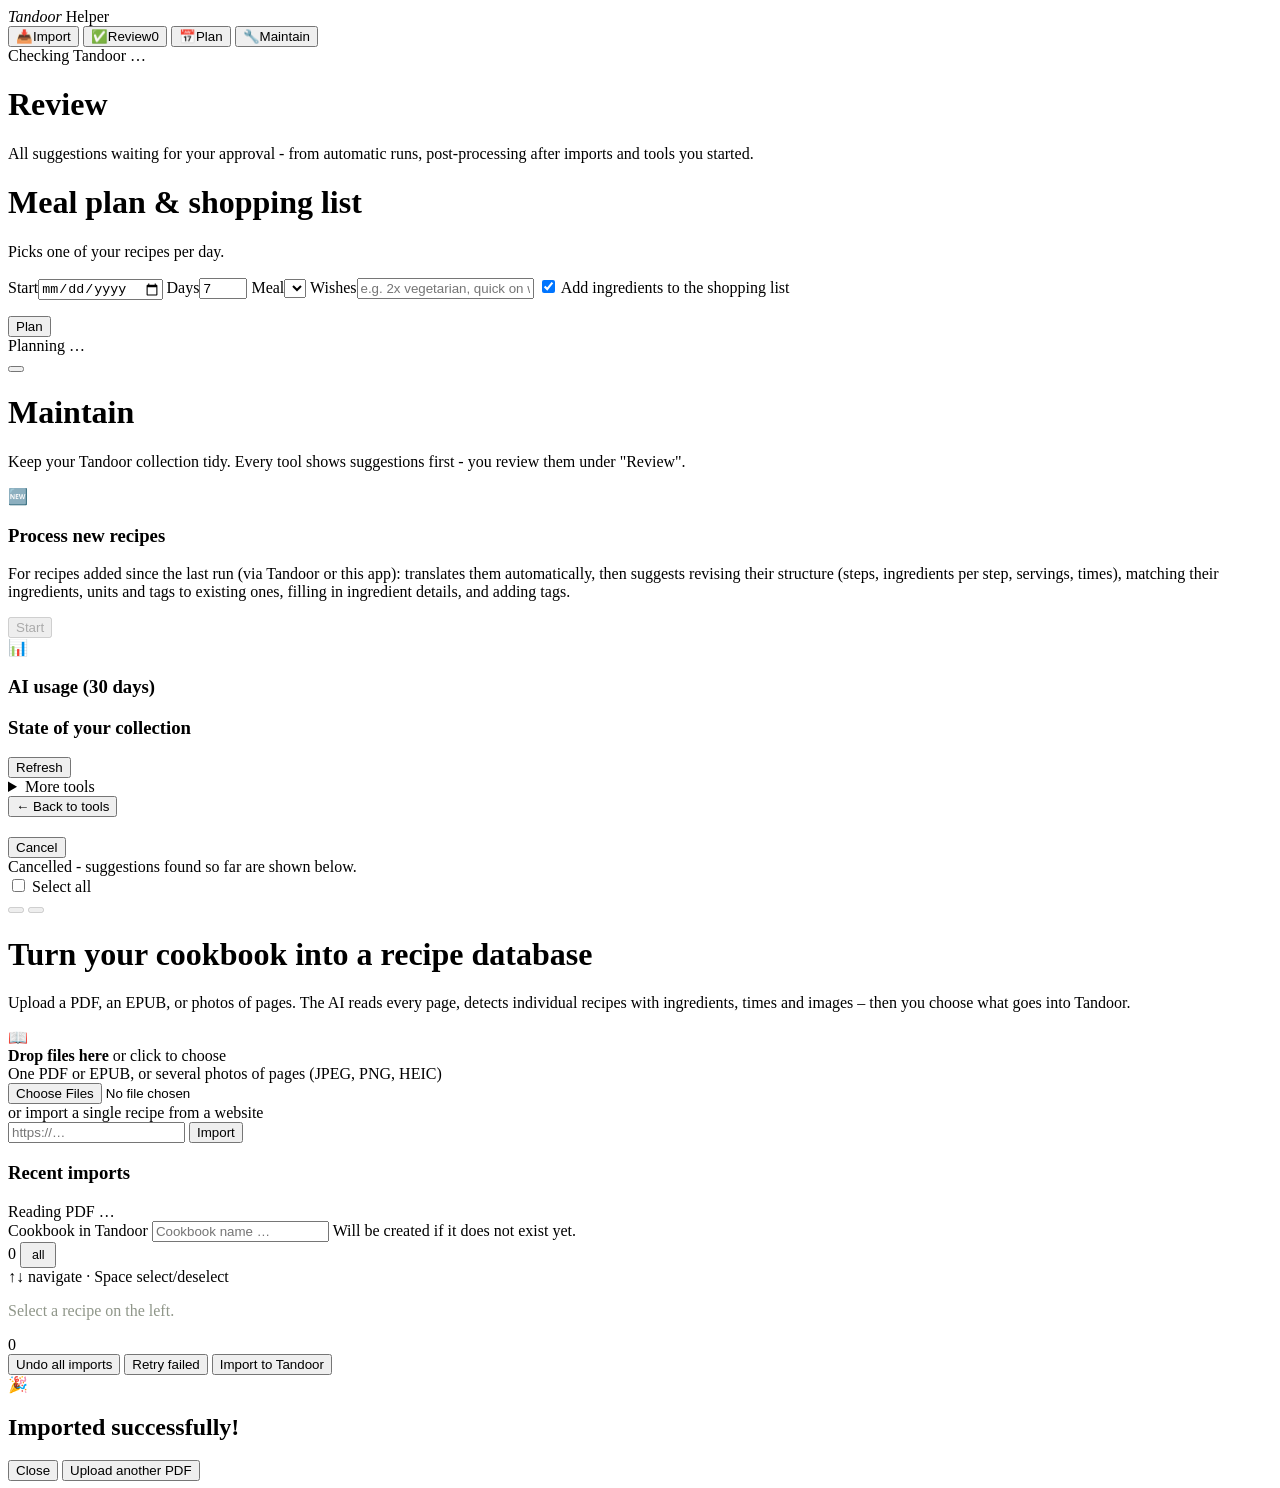
==== commit f8c0711c: "Start all maintenance tools from the health overview Two new health tiles count likely duplicate ing" ====
--- a/backend/app/static/index.html
+++ b/backend/app/static/index.html
@@ -87,81 +87,27 @@
             <button id="health-refresh-btn" class="btn secondary" type="button" data-i18n="healthRefresh">Refresh</button>
           </div>
           <div id="health-grid" class="health-grid"></div>
+          <div id="health-detail" class="health-detail hidden"></div>
         </section>
-        <section class="tool-group">
-          <h2 class="tool-group-title" data-i18n="groupToolsIngredients">Ingredients</h2>
-          <div class="tools-grid">
-            <div class="tool-card">
-              <div class="tool-card-icon">🥕</div>
-              <h3 data-i18n="toolIngredientsReviewTitle">Ingredients: review &amp; clean up</h3>
-              <p data-i18n="toolIngredientsReviewDesc">Fixes prepared-form names, translates, and merges duplicates.</p>
-              <button class="btn tool-start-btn" data-tool="ingredients_review" data-endpoint="/api/tools/ingredients/review" data-i18n="toolStartBtn">Start</button>
-            </div>
-            <div class="tool-card">
-              <div class="tool-card-icon">🥗</div>
-              <h3 data-i18n="toolIngredientsEnrichTitle">Ingredients: plural, nutrition &amp; category</h3>
-              <p data-i18n="toolIngredientsEnrichDesc">Adds a missing plural, rough nutritional values (per 100 g) and supermarket category (existing ones only) to ingredients that lack them.</p>
-              <button class="btn tool-start-btn" data-tool="ingredients_enrich" data-endpoint="/api/tools/ingredients/enrich" data-i18n="toolStartBtn">Start</button>
-            </div>
-            <div class="tool-card">
-              <div class="tool-card-icon">⚖️</div>
-              <h3 data-i18n="toolConversionsTitle">Ingredients: gram conversions</h3>
-              <p data-i18n="toolConversionsDesc">Adds the unit conversions (e.g. 1 EL olive oil = 13 g) Tandoor needs to calculate recipe nutrition - for ingredients with nutrition values.</p>
-              <button class="btn tool-start-btn" data-tool="conversions" data-endpoint="/api/tools/conversions" data-i18n="toolStartBtn">Start</button>
-            </div>
-          </div>
-        </section>
-        <section class="tool-group">
-          <h2 class="tool-group-title" data-i18n="groupToolsTags">Tags</h2>
-          <div class="tools-grid">
-            <div class="tool-card">
-              <div class="tool-card-icon">🏷️</div>
-              <h3 data-i18n="toolTagsCleanupTitle">Tags: translate &amp; simplify</h3>
-              <p data-i18n="toolTagsCleanupDesc">Translates tags and merges ones that mean the same thing - in one pass.</p>
-              <button class="btn tool-start-btn" data-tool="tags_cleanup" data-endpoint="/api/tools/tags/cleanup" data-i18n="toolStartBtn">Start</button>
-            </div>
-            <div class="tool-card">
-              <div class="tool-card-icon">🍂</div>
-              <h3 data-i18n="toolTagsSeasonTitle">Tags: add season</h3>
-              <p data-i18n="toolTagsSeasonDesc">Backfills a season tag on recipes missing one.</p>
-              <button class="btn tool-start-btn" data-tool="tags_season" data-endpoint="/api/tools/tags/season" data-i18n="toolStartBtn">Start</button>
-            </div>
-            <div class="tool-card">
-              <div class="tool-card-icon">➕</div>
-              <h3 data-i18n="toolTagsSuggestMoreTitle">Tags: suggest more</h3>
-              <p data-i18n="toolTagsSuggestMoreDesc">Suggests descriptive tags (e.g. American, sweet, baking) – no ingredients. Prefers existing tags but may add useful new ones.</p>
-              <button class="btn tool-start-btn" data-tool="tags_suggest_more" data-endpoint="/api/tools/tags/suggest-more" data-i18n="toolStartBtn">Start</button>
-            </div>
-          </div>
-        </section>
-        <section class="tool-group">
-          <h2 class="tool-group-title" data-i18n="groupToolsUnits">Units</h2>
-          <div class="tools-grid">
-            <div class="tool-card">
-              <div class="tool-card-icon">📏</div>
-              <h3 data-i18n="toolUnitsTitle">Units: review &amp; clean up</h3>
-              <p data-i18n="toolUnitsDesc">Unifies spellings, translates, and fills in missing plurals.</p>
-              <button class="btn tool-start-btn" data-tool="units_review" data-endpoint="/api/tools/units/review" data-i18n="toolStartBtn">Start</button>
-            </div>
-          </div>
-        </section>
-        <section class="tool-group">
-          <h2 class="tool-group-title" data-i18n="groupToolsRecipes">Recipes</h2>
-          <div class="tools-grid">
-            <div class="tool-card">
-              <div class="tool-card-icon">🌐</div>
-              <h3 data-i18n="toolRecipesTranslateTitle">Recipes: translate</h3>
-              <p data-i18n="toolRecipesTranslateDesc">Translates existing recipes (title, description, steps, ingredient notes) into your output language.</p>
-              <button class="btn tool-start-btn" data-tool="recipes_translate" data-endpoint="/api/tools/recipes/translate" data-i18n="toolStartBtn">Start</button>
-            </div>
-            <div class="tool-card">
-              <div class="tool-card-icon">🧩</div>
-              <h3 data-i18n="toolRecipesRestructureTitle">Recipes: revise structure</h3>
-              <p data-i18n="toolRecipesRestructureDesc">Finds recipes with all ingredients in step 1 or one long block of text, and suggests splitting them into steps, assigning ingredients to steps, and filling in servings and times.</p>
-              <button class="btn tool-start-btn" data-tool="recipes_restructure" data-endpoint="/api/tools/recipes/restructure" data-i18n="toolStartBtn">Start</button>
-            </div>
-          </div>
-        </section>
+        <details class="more-tools">
+          <summary data-i18n="moreToolsTitle">More tools</summary>
+          <p class="more-tools-hint" data-i18n="moreToolsHint">Run over the whole collection.</p>
+          <div class="more-tool-row">
+            <div><h3 data-i18n="toolIngredientsReviewTitle">Ingredients: review &amp; clean up</h3>
+              <p data-i18n="toolIngredientsReviewDesc">Fixes prepared-form names, translates, and merges duplicates.</p></div>
+            <button class="btn secondary tool-start-btn" data-tool="ingredients_review" data-endpoint="/api/tools/ingredients/review" data-i18n="toolStartBtn">Start</button>
+          </div>
+          <div class="more-tool-row">
+            <div><h3 data-i18n="toolUnitsTitle">Units: review &amp; clean up</h3>
+              <p data-i18n="toolUnitsDesc">Unifies spellings, translates, and fills in missing plurals.</p></div>
+            <button class="btn secondary tool-start-btn" data-tool="units_review" data-endpoint="/api/tools/units/review" data-i18n="toolStartBtn">Start</button>
+          </div>
+          <div class="more-tool-row">
+            <div><h3 data-i18n="toolTagsCleanupTitle">Tags: translate &amp; simplify</h3>
+              <p data-i18n="toolTagsCleanupDesc">Translates tags and merges ones that mean the same thing - in one pass.</p></div>
+            <button class="btn secondary tool-start-btn" data-tool="tags_cleanup" data-endpoint="/api/tools/tags/cleanup" data-i18n="toolStartBtn">Start</button>
+          </div>
+        </details>
       </div>
 
       <div id="tools-run-view" class="tools-run-view hidden">
